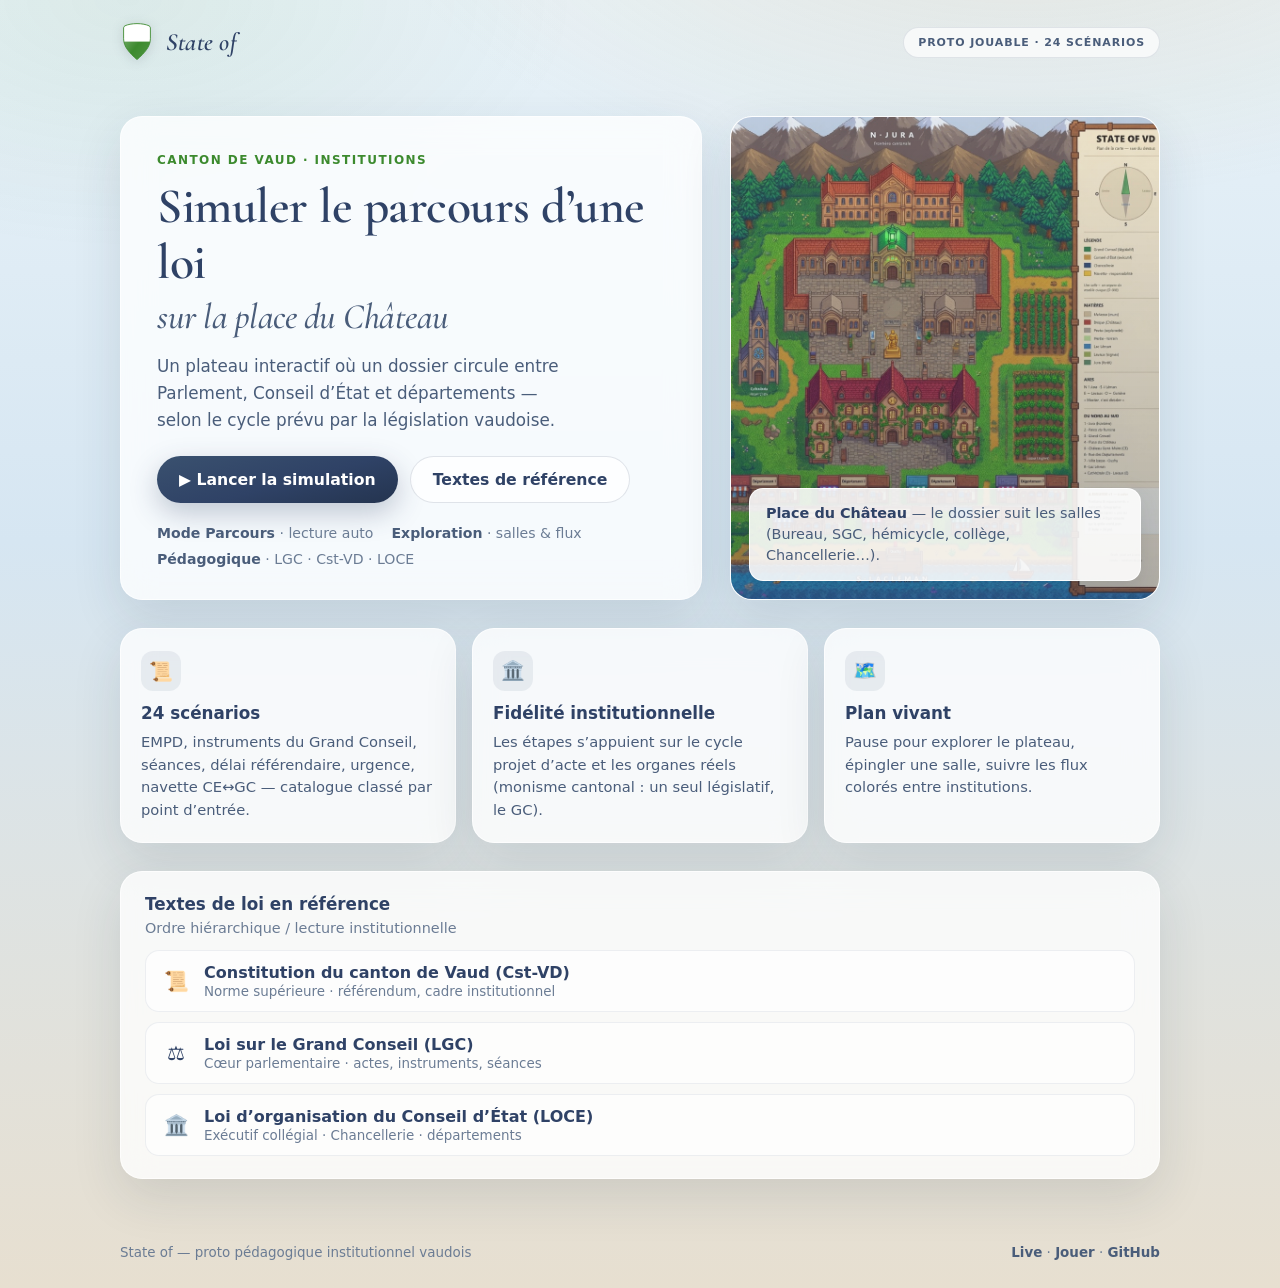
==== index.html @ db5c7429 "Initial public release: State of VD Civic process exploration game for Canton de Vaud (static HTML/J" ====
<!DOCTYPE html>
<html lang="fr">
<head>
  <meta charset="utf-8" />
  <meta name="viewport" content="width=device-width, initial-scale=1" />
  <title>State of — simulation institutionnelle vaudoise</title>
  <meta name="description" content="State of : simule le fonctionnement institutionnel du canton de Vaud selon la législation (LGC, Cst-VD, LOCE)." />
  <meta name="theme-color" content="#2f4266" />
  <link rel="icon" href="assets/blason-vaud.svg" type="image/svg+xml" />
  <link rel="preconnect" href="https://fonts.googleapis.com" />
  <link rel="preconnect" href="https://fonts.gstatic.com" crossorigin />
  <link href="https://fonts.googleapis.com/css2?family=Cormorant+Garamond:ital,wght@0,500;0,600;1,500;1,600&family=Segoe+UI:wght@400;600;700&display=swap" rel="stylesheet" />
  <style>
    :root {
      --ink: #2f4266;
      --ink-soft: #4a5d7a;
      --muted: #6b7c94;
      --sky: #d6e6f2;
      --sky-deep: #b8d0e4;
      --panel: rgba(255, 255, 255, 0.78);
      --green: #3c8a2e;
      --gold: #c9a45c;
      --molasse: #c4a574;
      --shadow: 0 18px 50px rgba(36, 48, 63, 0.12);
    }
    * { box-sizing: border-box; }
    html, body {
      margin: 0;
      min-height: 100%;
      font-family: "Segoe UI", system-ui, -apple-system, sans-serif;
      color: var(--ink);
      background:
        radial-gradient(1200px 600px at 80% -10%, rgba(201, 164, 92, 0.18), transparent 55%),
        radial-gradient(900px 500px at 10% 0%, rgba(60, 138, 46, 0.08), transparent 50%),
        linear-gradient(180deg, #e8f2f8 0%, var(--sky) 42%, #e7dfd0 100%);
    }
    body {
      display: flex;
      flex-direction: column;
      min-height: 100vh;
    }
    a { color: inherit; }
    .wrap {
      width: min(1040px, calc(100% - 40px));
      margin: 0 auto;
    }
    header.top {
      display: flex;
      align-items: center;
      justify-content: space-between;
      padding: 22px 0 8px;
      gap: 16px;
    }
    .brand {
      display: inline-flex;
      align-items: center;
      gap: 12px;
      text-decoration: none;
    }
    .brand em {
      font-family: "Cormorant Garamond", Georgia, serif;
      font-style: italic;
      font-weight: 600;
      font-size: 1.55rem;
      letter-spacing: 0.01em;
    }
    .brand img {
      width: 34px;
      height: 40px;
      display: block;
      filter: drop-shadow(0 2px 6px rgba(36, 48, 63, 0.15));
    }
    .pill {
      font-size: 11px;
      font-weight: 700;
      letter-spacing: 0.08em;
      text-transform: uppercase;
      color: var(--ink-soft);
      background: rgba(255,255,255,0.7);
      border: 1px solid rgba(47,66,102,0.12);
      border-radius: 999px;
      padding: 8px 14px;
      backdrop-filter: blur(10px);
    }

    main { flex: 1; padding: 28px 0 48px; }
    .hero {
      display: grid;
      grid-template-columns: 1.15fr 0.85fr;
      gap: 28px;
      align-items: stretch;
      margin-top: 18px;
    }
    @media (max-width: 860px) {
      .hero { grid-template-columns: 1fr; }
    }

    .card {
      background: var(--panel);
      border: 1px solid rgba(255,255,255,0.7);
      border-radius: 22px;
      box-shadow: var(--shadow);
      backdrop-filter: blur(16px) saturate(1.15);
      -webkit-backdrop-filter: blur(16px) saturate(1.15);
    }
    .hero-copy {
      padding: 36px 36px 32px;
    }
    .kicker {
      font-size: 12px;
      font-weight: 700;
      letter-spacing: 0.12em;
      text-transform: uppercase;
      color: var(--green);
      margin: 0 0 12px;
    }
    h1 {
      font-family: "Cormorant Garamond", Georgia, serif;
      font-weight: 600;
      font-size: clamp(2.1rem, 4.5vw, 3.1rem);
      line-height: 1.12;
      margin: 0 0 16px;
      letter-spacing: -0.01em;
    }
    h1 span {
      display: block;
      color: var(--ink-soft);
      font-style: italic;
      font-weight: 500;
      font-size: 0.72em;
      margin-top: 0.2em;
    }
    .lede {
      margin: 0 0 22px;
      font-size: 1.05rem;
      line-height: 1.6;
      color: var(--ink-soft);
      max-width: 38ch;
    }
    .actions {
      display: flex;
      flex-wrap: wrap;
      gap: 12px;
      margin-bottom: 22px;
    }
    .btn {
      display: inline-flex;
      align-items: center;
      justify-content: center;
      gap: 8px;
      text-decoration: none;
      border-radius: 999px;
      padding: 13px 22px;
      font-weight: 700;
      font-size: 0.98rem;
      transition: transform 0.15s ease, box-shadow 0.2s ease, background 0.2s ease;
    }
    .btn-primary {
      background: linear-gradient(165deg, #3a516f 0%, var(--ink) 55%, #24344f 100%);
      color: #fff;
      box-shadow: 0 10px 28px rgba(47, 66, 102, 0.28);
    }
    .btn-primary:hover {
      transform: translateY(-1px);
      box-shadow: 0 14px 34px rgba(47, 66, 102, 0.34);
    }
    .btn-ghost {
      background: rgba(255,255,255,0.72);
      color: var(--ink);
      border: 1px solid rgba(47,66,102,0.14);
    }
    .btn-ghost:hover { background: #fff; }
    .meta {
      display: flex;
      flex-wrap: wrap;
      gap: 10px 18px;
      font-size: 0.88rem;
      color: var(--muted);
    }
    .meta strong { color: var(--ink-soft); font-weight: 700; }

    .hero-visual {
      position: relative;
      min-height: 320px;
      overflow: hidden;
      padding: 0;
      display: flex;
      flex-direction: column;
      justify-content: flex-end;
    }
    .hero-visual .map {
      position: absolute;
      inset: 0;
      background:
        linear-gradient(180deg, rgba(214,230,242,0.15) 0%, rgba(47,66,102,0.35) 100%),
        url("design/da_cible_toits.jpg") center/cover no-repeat;
      filter: saturate(1.05);
    }
    .hero-visual .caption {
      position: relative;
      margin: 18px;
      padding: 14px 16px;
      border-radius: 14px;
      background: rgba(255,255,255,0.88);
      border: 1px solid rgba(255,255,255,0.9);
      box-shadow: 0 8px 24px rgba(36,48,63,0.12);
      font-size: 0.9rem;
      line-height: 1.45;
      color: var(--ink-soft);
    }
    .hero-visual .caption b { color: var(--ink); }

    .section {
      margin-top: 28px;
      display: grid;
      grid-template-columns: repeat(3, 1fr);
      gap: 16px;
    }
    @media (max-width: 860px) {
      .section { grid-template-columns: 1fr; }
    }
    .feature {
      padding: 22px 20px 20px;
    }
    .feature .ico {
      width: 40px;
      height: 40px;
      border-radius: 12px;
      display: grid;
      place-items: center;
      background: rgba(47,66,102,0.08);
      font-size: 1.2rem;
      margin-bottom: 12px;
    }
    .feature h2 {
      margin: 0 0 8px;
      font-size: 1.05rem;
      font-weight: 700;
    }
    .feature p {
      margin: 0;
      font-size: 0.92rem;
      line-height: 1.55;
      color: var(--ink-soft);
    }

    .laws {
      margin-top: 28px;
      padding: 22px 24px;
    }
    .laws h2 {
      margin: 0 0 6px;
      font-size: 1.05rem;
    }
    .laws .sub {
      margin: 0 0 14px;
      color: var(--muted);
      font-size: 0.9rem;
    }
    .laws ul {
      list-style: none;
      margin: 0;
      padding: 0;
      display: grid;
      gap: 10px;
    }
    .laws li a {
      display: flex;
      align-items: center;
      gap: 12px;
      text-decoration: none;
      padding: 12px 14px;
      border-radius: 14px;
      background: rgba(255,255,255,0.65);
      border: 1px solid rgba(47,66,102,0.08);
      transition: border-color 0.15s ease, background 0.15s ease;
    }
    .laws li a:hover {
      background: #fff;
      border-color: rgba(47,66,102,0.18);
    }
    .laws .emoji { font-size: 1.25rem; width: 1.6em; text-align: center; }
    .laws .law-title { font-weight: 700; }
    .laws .law-sub { display: block; font-size: 0.84rem; color: var(--muted); font-weight: 500; margin-top: 2px; }

    footer {
      padding: 18px 0 28px;
      color: var(--muted);
      font-size: 0.84rem;
    }
    footer .wrap {
      display: flex;
      flex-wrap: wrap;
      gap: 10px 18px;
      justify-content: space-between;
      align-items: center;
    }
    footer a { color: var(--ink-soft); font-weight: 600; text-decoration: none; }
    footer a:hover { text-decoration: underline; }
  </style>
</head>
<body>
  <div class="wrap">
    <header class="top">
      <a class="brand" href="./">
        <img src="assets/blason-vaud.svg" width="34" height="40" alt="" />
        <em>State of</em>
      </a>
      <span class="pill">Proto jouable · 24 scénarios</span>
    </header>
  </div>

  <main>
    <div class="wrap">
      <section class="hero">
        <div class="card hero-copy">
          <p class="kicker">Canton de Vaud · institutions</p>
          <h1>
            Simuler le parcours d’une loi
            <span>sur la place du Château</span>
          </h1>
          <p class="lede">
            Un plateau interactif où un dossier circule entre Parlement, Conseil d’État
            et départements — selon le cycle prévu par la législation vaudoise.
          </p>
          <div class="actions">
            <a class="btn btn-primary" href="play.html">▶ Lancer la simulation</a>
            <a class="btn btn-ghost" href="#lois">Textes de référence</a>
          </div>
          <div class="meta">
            <span><strong>Mode Parcours</strong> · lecture auto</span>
            <span><strong>Exploration</strong> · salles & flux</span>
            <span><strong>Pédagogique</strong> · LGC · Cst-VD · LOCE</span>
          </div>
        </div>

        <div class="card hero-visual" aria-hidden="true">
          <div class="map"></div>
          <div class="caption">
            <b>Place du Château</b> — le dossier suit les salles
            (Bureau, SGC, hémicycle, collège, Chancellerie…).
          </div>
        </div>
      </section>

      <section class="section" aria-label="Fonctionnalités">
        <article class="card feature">
          <div class="ico">📜</div>
          <h2>24 scénarios</h2>
          <p>
            EMPD, instruments du Grand Conseil, séances, délai référendaire,
            urgence, navette CE↔GC — catalogue classé par point d’entrée.
          </p>
        </article>
        <article class="card feature">
          <div class="ico">🏛️</div>
          <h2>Fidélité institutionnelle</h2>
          <p>
            Les étapes s’appuient sur le cycle projet d’acte et les organes réels
            (monisme cantonal : un seul législatif, le GC).
          </p>
        </article>
        <article class="card feature">
          <div class="ico">🗺️</div>
          <h2>Plan vivant</h2>
          <p>
            Pause pour explorer le plateau, épingler une salle, suivre les flux
            colorés entre institutions.
          </p>
        </article>
      </section>

      <section class="card laws" id="lois">
        <h2>Textes de loi en référence</h2>
        <p class="sub">Ordre hiérarchique / lecture institutionnelle</p>
        <ul>
          <li>
            <a href="https://www.lexfind.ch/tolv/230660/fr" target="_blank" rel="noopener noreferrer">
              <span class="emoji" aria-hidden="true">📜</span>
              <span>
                <span class="law-title">Constitution du canton de Vaud (Cst-VD)</span>
                <span class="law-sub">Norme supérieure · référendum, cadre institutionnel</span>
              </span>
            </a>
          </li>
          <li>
            <a href="https://www.lexfind.ch/tolv/232876/fr" target="_blank" rel="noopener noreferrer">
              <span class="emoji" aria-hidden="true">⚖️</span>
              <span>
                <span class="law-title">Loi sur le Grand Conseil (LGC)</span>
                <span class="law-sub">Cœur parlementaire · actes, instruments, séances</span>
              </span>
            </a>
          </li>
          <li>
            <a href="https://www.lexfind.ch/tolv/212781/fr" target="_blank" rel="noopener noreferrer">
              <span class="emoji" aria-hidden="true">🏛️</span>
              <span>
                <span class="law-title">Loi d’organisation du Conseil d’État (LOCE)</span>
                <span class="law-sub">Exécutif collégial · Chancellerie · départements</span>
              </span>
            </a>
          </li>
        </ul>
      </section>
    </div>
  </main>

  <footer>
    <div class="wrap">
      <span>State of — proto pédagogique institutionnel vaudois</span>
      <span>
        <a href="https://ami2bal.github.io/stateofvd/">Live</a>
        ·
        <a href="play.html">Jouer</a>
        ·
        <a href="https://github.com/ami2bal/stateofvd">GitHub</a>
      </span>
    </div>
  </footer>
</body>
</html>
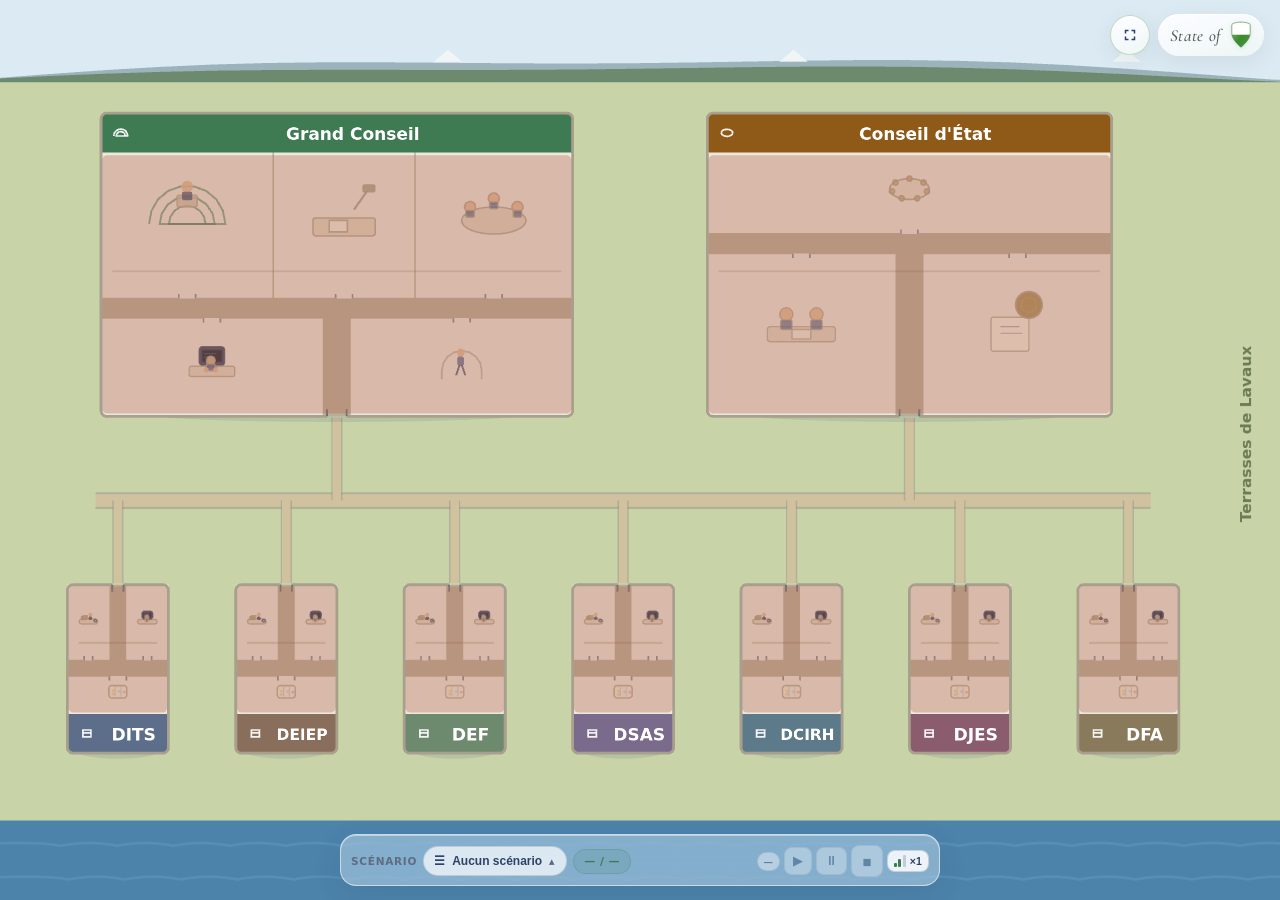
==== commit 8ad6cab3: "feat: serve simulator at site root Replace marketing landing with the game shell on index.html. Keep" ====
--- a/index.html
+++ b/index.html
@@ -3,420 +3,60 @@
 <head>
   <meta charset="utf-8" />
   <meta name="viewport" content="width=device-width, initial-scale=1" />
-  <title>State of — simulation institutionnelle vaudoise</title>
-  <meta name="description" content="State of : simule le fonctionnement institutionnel du canton de Vaud selon la législation (LGC, Cst-VD, LOCE)." />
-  <meta name="theme-color" content="#2f4266" />
+  <!-- Anti-cache dev : la page ne se met pas en cache (compléter avec serve.py pour les modules JS) -->
+  <meta http-equiv="Cache-Control" content="no-store, no-cache, must-revalidate, max-age=0" />
+  <meta http-equiv="Pragma" content="no-cache" />
+  <meta http-equiv="Expires" content="0" />
+  <title>State of — Place du Château</title>
   <link rel="icon" href="assets/blason-vaud.svg" type="image/svg+xml" />
+  <link rel="stylesheet" href="style.css?v=20260712-brand-icon" />
   <link rel="preconnect" href="https://fonts.googleapis.com" />
   <link rel="preconnect" href="https://fonts.gstatic.com" crossorigin />
-  <link href="https://fonts.googleapis.com/css2?family=Cormorant+Garamond:ital,wght@0,500;0,600;1,500;1,600&family=Segoe+UI:wght@400;600;700&display=swap" rel="stylesheet" />
-  <style>
-    :root {
-      --ink: #2f4266;
-      --ink-soft: #4a5d7a;
-      --muted: #6b7c94;
-      --sky: #d6e6f2;
-      --sky-deep: #b8d0e4;
-      --panel: rgba(255, 255, 255, 0.78);
-      --green: #3c8a2e;
-      --gold: #c9a45c;
-      --molasse: #c4a574;
-      --shadow: 0 18px 50px rgba(36, 48, 63, 0.12);
-    }
-    * { box-sizing: border-box; }
-    html, body {
-      margin: 0;
-      min-height: 100%;
-      font-family: "Segoe UI", system-ui, -apple-system, sans-serif;
-      color: var(--ink);
-      background:
-        radial-gradient(1200px 600px at 80% -10%, rgba(201, 164, 92, 0.18), transparent 55%),
-        radial-gradient(900px 500px at 10% 0%, rgba(60, 138, 46, 0.08), transparent 50%),
-        linear-gradient(180deg, #e8f2f8 0%, var(--sky) 42%, #e7dfd0 100%);
-    }
-    body {
-      display: flex;
-      flex-direction: column;
-      min-height: 100vh;
-    }
-    a { color: inherit; }
-    .wrap {
-      width: min(1040px, calc(100% - 40px));
-      margin: 0 auto;
-    }
-    header.top {
-      display: flex;
-      align-items: center;
-      justify-content: space-between;
-      padding: 22px 0 8px;
-      gap: 16px;
-    }
-    .brand {
-      display: inline-flex;
-      align-items: center;
-      gap: 12px;
-      text-decoration: none;
-    }
-    .brand em {
-      font-family: "Cormorant Garamond", Georgia, serif;
-      font-style: italic;
-      font-weight: 600;
-      font-size: 1.55rem;
-      letter-spacing: 0.01em;
-    }
-    .brand img {
-      width: 34px;
-      height: 40px;
-      display: block;
-      filter: drop-shadow(0 2px 6px rgba(36, 48, 63, 0.15));
-    }
-    .pill {
-      font-size: 11px;
-      font-weight: 700;
-      letter-spacing: 0.08em;
-      text-transform: uppercase;
-      color: var(--ink-soft);
-      background: rgba(255,255,255,0.7);
-      border: 1px solid rgba(47,66,102,0.12);
-      border-radius: 999px;
-      padding: 8px 14px;
-      backdrop-filter: blur(10px);
-    }
+  <link href="https://fonts.googleapis.com/css2?family=Cormorant+Garamond:ital,wght@0,500;0,600;1,500;1,600&display=swap" rel="stylesheet" />
+</head>
+<body data-mode="game">
+  <!--
+    #sovd-root = shell plein écran (local + embed iframe).
+    requestFullscreen cible ce nœud pour que le jeu occupe tout l'écran.
+  -->
+  <div id="sovd-root" class="sovd-root">
+    <div id="game-host">
+      <canvas id="game"></canvas>
+    </div>
 
-    main { flex: 1; padding: 28px 0 48px; }
-    .hero {
-      display: grid;
-      grid-template-columns: 1.15fr 0.85fr;
-      gap: 28px;
-      align-items: stretch;
-      margin-top: 18px;
-    }
-    @media (max-width: 860px) {
-      .hero { grid-template-columns: 1fr; }
-    }
+    <!-- Chrome haut-droite : plein écran puis logo State of -->
+    <div id="sovd-chrome" role="group" aria-label="State of">
+      <button
+        type="button"
+        id="sovd-fs"
+        class="sovd-fs-btn"
+        title="Plein écran"
+        aria-label="Plein écran"
+        aria-pressed="false"
+      >
+        <svg class="sovd-fs-ico sovd-fs-ico--enter" viewBox="0 0 24 24" width="18" height="18" aria-hidden="true">
+          <path fill="currentColor" d="M7 14H5v5h5v-2H7v-3zm-2-4h2V7h3V5H5v5zm12 7h-3v2h5v-5h-2v3zM14 5v2h3v3h2V5h-5z"/>
+        </svg>
+        <svg class="sovd-fs-ico sovd-fs-ico--exit" viewBox="0 0 24 24" width="18" height="18" aria-hidden="true" hidden>
+          <path fill="currentColor" d="M5 16h3v3h2v-5H5v2zm3-8H5v2h5V5H8v3zm6 11h2v-3h3v-2h-5v5zm2-11V5h-2v5h5V8h-3z"/>
+        </svg>
+      </button>
+      <div id="sovd-brand" role="banner" title="State of" aria-label="State of — Canton de Vaud">
+        <span class="sovd-brand__text">
+          <em>State of</em>
+          <span class="sovd-brand__mark" aria-hidden="true" title="VD">
+            <img src="assets/blason-vaud.svg?v=20260712-halfsplit" width="30" height="36" alt="" draggable="false" />
+          </span>
+        </span>
+        <span class="sovd-brand__sheen" aria-hidden="true"></span>
+      </div>
+    </div>
 
-    .card {
-      background: var(--panel);
-      border: 1px solid rgba(255,255,255,0.7);
-      border-radius: 22px;
-      box-shadow: var(--shadow);
-      backdrop-filter: blur(16px) saturate(1.15);
-      -webkit-backdrop-filter: blur(16px) saturate(1.15);
-    }
-    .hero-copy {
-      padding: 36px 36px 32px;
-    }
-    .kicker {
-      font-size: 12px;
-      font-weight: 700;
-      letter-spacing: 0.12em;
-      text-transform: uppercase;
-      color: var(--green);
-      margin: 0 0 12px;
-    }
-    h1 {
-      font-family: "Cormorant Garamond", Georgia, serif;
-      font-weight: 600;
-      font-size: clamp(2.1rem, 4.5vw, 3.1rem);
-      line-height: 1.12;
-      margin: 0 0 16px;
-      letter-spacing: -0.01em;
-    }
-    h1 span {
-      display: block;
-      color: var(--ink-soft);
-      font-style: italic;
-      font-weight: 500;
-      font-size: 0.72em;
-      margin-top: 0.2em;
-    }
-    .lede {
-      margin: 0 0 22px;
-      font-size: 1.05rem;
-      line-height: 1.6;
-      color: var(--ink-soft);
-      max-width: 38ch;
-    }
-    .actions {
-      display: flex;
-      flex-wrap: wrap;
-      gap: 12px;
-      margin-bottom: 22px;
-    }
-    .btn {
-      display: inline-flex;
-      align-items: center;
-      justify-content: center;
-      gap: 8px;
-      text-decoration: none;
-      border-radius: 999px;
-      padding: 13px 22px;
-      font-weight: 700;
-      font-size: 0.98rem;
-      transition: transform 0.15s ease, box-shadow 0.2s ease, background 0.2s ease;
-    }
-    .btn-primary {
-      background: linear-gradient(165deg, #3a516f 0%, var(--ink) 55%, #24344f 100%);
-      color: #fff;
-      box-shadow: 0 10px 28px rgba(47, 66, 102, 0.28);
-    }
-    .btn-primary:hover {
-      transform: translateY(-1px);
-      box-shadow: 0 14px 34px rgba(47, 66, 102, 0.34);
-    }
-    .btn-ghost {
-      background: rgba(255,255,255,0.72);
-      color: var(--ink);
-      border: 1px solid rgba(47,66,102,0.14);
-    }
-    .btn-ghost:hover { background: #fff; }
-    .meta {
-      display: flex;
-      flex-wrap: wrap;
-      gap: 10px 18px;
-      font-size: 0.88rem;
-      color: var(--muted);
-    }
-    .meta strong { color: var(--ink-soft); font-weight: 700; }
-
-    .hero-visual {
-      position: relative;
-      min-height: 320px;
-      overflow: hidden;
-      padding: 0;
-      display: flex;
-      flex-direction: column;
-      justify-content: flex-end;
-    }
-    .hero-visual .map {
-      position: absolute;
-      inset: 0;
-      background:
-        linear-gradient(180deg, rgba(214,230,242,0.15) 0%, rgba(47,66,102,0.35) 100%),
-        url("design/da_cible_toits.jpg") center/cover no-repeat;
-      filter: saturate(1.05);
-    }
-    .hero-visual .caption {
-      position: relative;
-      margin: 18px;
-      padding: 14px 16px;
-      border-radius: 14px;
-      background: rgba(255,255,255,0.88);
-      border: 1px solid rgba(255,255,255,0.9);
-      box-shadow: 0 8px 24px rgba(36,48,63,0.12);
-      font-size: 0.9rem;
-      line-height: 1.45;
-      color: var(--ink-soft);
-    }
-    .hero-visual .caption b { color: var(--ink); }
-
-    .section {
-      margin-top: 28px;
-      display: grid;
-      grid-template-columns: repeat(3, 1fr);
-      gap: 16px;
-    }
-    @media (max-width: 860px) {
-      .section { grid-template-columns: 1fr; }
-    }
-    .feature {
-      padding: 22px 20px 20px;
-    }
-    .feature .ico {
-      width: 40px;
-      height: 40px;
-      border-radius: 12px;
-      display: grid;
-      place-items: center;
-      background: rgba(47,66,102,0.08);
-      font-size: 1.2rem;
-      margin-bottom: 12px;
-    }
-    .feature h2 {
-      margin: 0 0 8px;
-      font-size: 1.05rem;
-      font-weight: 700;
-    }
-    .feature p {
-      margin: 0;
-      font-size: 0.92rem;
-      line-height: 1.55;
-      color: var(--ink-soft);
-    }
-
-    .laws {
-      margin-top: 28px;
-      padding: 22px 24px;
-    }
-    .laws h2 {
-      margin: 0 0 6px;
-      font-size: 1.05rem;
-    }
-    .laws .sub {
-      margin: 0 0 14px;
-      color: var(--muted);
-      font-size: 0.9rem;
-    }
-    .laws ul {
-      list-style: none;
-      margin: 0;
-      padding: 0;
-      display: grid;
-      gap: 10px;
-    }
-    .laws li a {
-      display: flex;
-      align-items: center;
-      gap: 12px;
-      text-decoration: none;
-      padding: 12px 14px;
-      border-radius: 14px;
-      background: rgba(255,255,255,0.65);
-      border: 1px solid rgba(47,66,102,0.08);
-      transition: border-color 0.15s ease, background 0.15s ease;
-    }
-    .laws li a:hover {
-      background: #fff;
-      border-color: rgba(47,66,102,0.18);
-    }
-    .laws .emoji { font-size: 1.25rem; width: 1.6em; text-align: center; }
-    .laws .law-title { font-weight: 700; }
-    .laws .law-sub { display: block; font-size: 0.84rem; color: var(--muted); font-weight: 500; margin-top: 2px; }
-
-    footer {
-      padding: 18px 0 28px;
-      color: var(--muted);
-      font-size: 0.84rem;
-    }
-    footer .wrap {
-      display: flex;
-      flex-wrap: wrap;
-      gap: 10px 18px;
-      justify-content: space-between;
-      align-items: center;
-    }
-    footer a { color: var(--ink-soft); font-weight: 600; text-decoration: none; }
-    footer a:hover { text-decoration: underline; }
-  </style>
-</head>
-<body>
-  <div class="wrap">
-    <header class="top">
-      <a class="brand" href="./">
-        <img src="assets/blason-vaud.svg" width="34" height="40" alt="" />
-        <em>State of</em>
-      </a>
-      <span class="pill">Proto jouable · 24 scénarios</span>
-    </header>
+    <div id="flow-hud" hidden></div>
   </div>
 
-  <main>
-    <div class="wrap">
-      <section class="hero">
-        <div class="card hero-copy">
-          <p class="kicker">Canton de Vaud · institutions</p>
-          <h1>
-            Simuler le parcours d’une loi
-            <span>sur la place du Château</span>
-          </h1>
-          <p class="lede">
-            Un plateau interactif où un dossier circule entre Parlement, Conseil d’État
-            et départements — selon le cycle prévu par la législation vaudoise.
-          </p>
-          <div class="actions">
-            <a class="btn btn-primary" href="play.html">▶ Lancer la simulation</a>
-            <a class="btn btn-ghost" href="#lois">Textes de référence</a>
-          </div>
-          <div class="meta">
-            <span><strong>Mode Parcours</strong> · lecture auto</span>
-            <span><strong>Exploration</strong> · salles & flux</span>
-            <span><strong>Pédagogique</strong> · LGC · Cst-VD · LOCE</span>
-          </div>
-        </div>
-
-        <div class="card hero-visual" aria-hidden="true">
-          <div class="map"></div>
-          <div class="caption">
-            <b>Place du Château</b> — le dossier suit les salles
-            (Bureau, SGC, hémicycle, collège, Chancellerie…).
-          </div>
-        </div>
-      </section>
-
-      <section class="section" aria-label="Fonctionnalités">
-        <article class="card feature">
-          <div class="ico">📜</div>
-          <h2>24 scénarios</h2>
-          <p>
-            EMPD, instruments du Grand Conseil, séances, délai référendaire,
-            urgence, navette CE↔GC — catalogue classé par point d’entrée.
-          </p>
-        </article>
-        <article class="card feature">
-          <div class="ico">🏛️</div>
-          <h2>Fidélité institutionnelle</h2>
-          <p>
-            Les étapes s’appuient sur le cycle projet d’acte et les organes réels
-            (monisme cantonal : un seul législatif, le GC).
-          </p>
-        </article>
-        <article class="card feature">
-          <div class="ico">🗺️</div>
-          <h2>Plan vivant</h2>
-          <p>
-            Pause pour explorer le plateau, épingler une salle, suivre les flux
-            colorés entre institutions.
-          </p>
-        </article>
-      </section>
-
-      <section class="card laws" id="lois">
-        <h2>Textes de loi en référence</h2>
-        <p class="sub">Ordre hiérarchique / lecture institutionnelle</p>
-        <ul>
-          <li>
-            <a href="https://www.lexfind.ch/tolv/230660/fr" target="_blank" rel="noopener noreferrer">
-              <span class="emoji" aria-hidden="true">📜</span>
-              <span>
-                <span class="law-title">Constitution du canton de Vaud (Cst-VD)</span>
-                <span class="law-sub">Norme supérieure · référendum, cadre institutionnel</span>
-              </span>
-            </a>
-          </li>
-          <li>
-            <a href="https://www.lexfind.ch/tolv/232876/fr" target="_blank" rel="noopener noreferrer">
-              <span class="emoji" aria-hidden="true">⚖️</span>
-              <span>
-                <span class="law-title">Loi sur le Grand Conseil (LGC)</span>
-                <span class="law-sub">Cœur parlementaire · actes, instruments, séances</span>
-              </span>
-            </a>
-          </li>
-          <li>
-            <a href="https://www.lexfind.ch/tolv/212781/fr" target="_blank" rel="noopener noreferrer">
-              <span class="emoji" aria-hidden="true">🏛️</span>
-              <span>
-                <span class="law-title">Loi d’organisation du Conseil d’État (LOCE)</span>
-                <span class="law-sub">Exécutif collégial · Chancellerie · départements</span>
-              </span>
-            </a>
-          </li>
-        </ul>
-      </section>
-    </div>
-  </main>
-
-  <footer>
-    <div class="wrap">
-      <span>State of — proto pédagogique institutionnel vaudois</span>
-      <span>
-        <a href="https://ami2bal.github.io/stateofvd/">Live</a>
-        ·
-        <a href="play.html">Jouer</a>
-        ·
-        <a href="https://github.com/ami2bal/stateofvd">GitHub</a>
-      </span>
-    </div>
-  </footer>
+  <!-- Standalone (GitHub / ce dossier) : vendor/ · Monorepo SIEL : scripts/jobs/vendor/ aussi OK via copy -->
+  <script src="vendor/pixi.min.js"></script>
+  <script type="module" src="app.js?v=20260713-home"></script>
 </body>
 </html>
--- a/style.css
+++ b/style.css
@@ -0,0 +1,428 @@
+/* State of VD — full-bleed canvas + light glass HUD */
+html,
+body {
+  margin: 0;
+  height: 100%;
+  overflow: hidden;
+  font-family: "Segoe UI", Helvetica, Arial, sans-serif;
+  background: #d6e6f2;
+  color: #2f4266;
+}
+
+/* Shell local + embed iframe (macro HTML hôte) */
+.sovd-root,
+#sovd-root {
+  position: relative;
+  width: 100%;
+  height: 100%;
+  min-height: 100%;
+  overflow: hidden;
+  background: #d6e6f2;
+  isolation: isolate;
+}
+/* Embed iframe : hauteur fixe (le body hôte n'est pas 100vh) */
+.sovd-root.sovd-embed,
+#sovd-root.sovd-embed {
+  height: min(900px, 92vh);
+  min-height: 640px;
+  max-height: 92vh;
+  border-radius: 10px;
+  border: 1px solid rgba(47, 66, 102, 0.12);
+  box-shadow: 0 2px 12px rgba(36, 48, 63, 0.08);
+}
+#sovd-root:fullscreen,
+#sovd-root:-webkit-full-screen,
+.sovd-root:fullscreen,
+.sovd-root:-webkit-full-screen,
+#sovd-root.is-fs-fake {
+  width: 100vw !important;
+  height: 100vh !important;
+  max-height: none !important;
+  min-height: 0 !important;
+  border: none !important;
+  border-radius: 0 !important;
+  box-shadow: none !important;
+  z-index: 99999;
+  background: #d6e6f2;
+}
+
+#game-host {
+  position: absolute;
+  inset: 0;
+  width: 100%;
+  height: 100%;
+  overflow: hidden;
+}
+
+/* ── Chrome haut-droite : plein écran + brand ── */
+#sovd-chrome {
+  position: absolute;
+  top: 14px;
+  right: 16px;
+  z-index: 30;
+  display: inline-flex;
+  align-items: center;
+  gap: 8px;
+  pointer-events: none;
+}
+#sovd-chrome > * {
+  pointer-events: auto;
+}
+
+/* Bouton plein écran — juste avant le logo */
+.sovd-fs-btn {
+  --vd-green: #3c8a2e;
+  --vd-ink: #2f4266;
+  display: inline-flex;
+  align-items: center;
+  justify-content: center;
+  width: 40px;
+  height: 40px;
+  padding: 0;
+  border-radius: 999px;
+  border: 1px solid rgba(60, 138, 46, 0.28);
+  background: linear-gradient(
+    160deg,
+    rgba(255, 255, 255, 0.92) 0%,
+    rgba(255, 255, 255, 0.78) 50%,
+    rgba(244, 250, 244, 0.72) 100%
+  );
+  color: var(--vd-ink);
+  cursor: pointer;
+  box-shadow:
+    0 6px 22px rgba(36, 48, 63, 0.08),
+    inset 0 1px 0 rgba(255, 255, 255, 0.95);
+  backdrop-filter: blur(12px) saturate(1.1);
+  -webkit-backdrop-filter: blur(12px) saturate(1.1);
+  transition: border-color 0.25s ease, box-shadow 0.25s ease, transform 0.25s ease,
+    color 0.2s ease, background 0.25s ease;
+}
+.sovd-fs-btn:hover {
+  border-color: rgba(60, 138, 46, 0.5);
+  color: var(--vd-green);
+  box-shadow:
+    0 8px 28px rgba(36, 48, 63, 0.11),
+    0 0 0 1px rgba(60, 138, 46, 0.12);
+  transform: translateY(-0.5px);
+}
+.sovd-fs-btn:focus-visible {
+  outline: 2px solid #3c8a2e;
+  outline-offset: 2px;
+}
+.sovd-fs-btn[aria-pressed="true"] {
+  background: #2f4266;
+  color: #fff;
+  border-color: #2f4266;
+}
+.sovd-fs-btn .sovd-fs-ico {
+  display: block;
+}
+.sovd-fs-btn[aria-pressed="true"] .sovd-fs-ico--enter {
+  display: none;
+}
+.sovd-fs-btn[aria-pressed="true"] .sovd-fs-ico--exit {
+  display: block !important;
+}
+.sovd-fs-btn[aria-pressed="false"] .sovd-fs-ico--exit {
+  display: none !important;
+}
+
+/* ── Brand mark — « State of » + écu VD (sans bordure) ── */
+#sovd-brand {
+  --vd-green: #3c8a2e;
+  --vd-green-deep: #2f7a24;
+  --vd-ink: #2f4266;
+  --vd-white: #ffffff;
+  position: relative;
+  top: auto;
+  right: auto;
+  z-index: 30;
+  display: inline-flex;
+  align-items: center;
+  gap: 0;
+  padding: 5px 10px 5px 12px;
+  text-decoration: none;
+  color: var(--vd-ink);
+  border-radius: 999px;
+  background: linear-gradient(
+    160deg,
+    rgba(255, 255, 255, 0.9) 0%,
+    rgba(255, 255, 255, 0.76) 45%,
+    rgba(244, 250, 244, 0.7) 100%
+  );
+  border: none;
+  box-shadow:
+    0 6px 22px rgba(36, 48, 63, 0.08),
+    inset 0 1px 0 rgba(255, 255, 255, 0.95);
+  backdrop-filter: blur(12px) saturate(1.1);
+  -webkit-backdrop-filter: blur(12px) saturate(1.1);
+  overflow: hidden;
+  isolation: isolate;
+  cursor: default;
+  pointer-events: auto;
+  user-select: none;
+  transition:
+    box-shadow 0.35s ease,
+    transform 0.35s cubic-bezier(0.22, 1, 0.36, 1);
+}
+
+#sovd-brand:hover {
+  box-shadow:
+    0 8px 28px rgba(36, 48, 63, 0.11),
+    inset 0 1px 0 rgba(255, 255, 255, 1);
+  transform: translateY(-0.5px);
+}
+
+#sovd-brand .sovd-brand__text {
+  display: inline-flex;
+  align-items: center;
+  gap: 7px;
+  font-family: "Cormorant Garamond", "Palatino Linotype", Palatino, "Book Antiqua",
+    Georgia, serif;
+  font-size: 17px;
+  font-weight: 500;
+  letter-spacing: 0.04em;
+  line-height: 1;
+  white-space: nowrap;
+  color: var(--vd-ink);
+}
+
+#sovd-brand .sovd-brand__text em {
+  font-style: italic;
+  font-weight: 500;
+  color: #3a4a3c;
+  opacity: 0.9;
+}
+
+/* Écu = le « VD » (remplace le texte fort) */
+#sovd-brand .sovd-brand__mark {
+  display: flex;
+  flex-shrink: 0;
+  width: 26px;
+  height: 32px;
+  align-items: center;
+  justify-content: center;
+  background: transparent;
+  border: none;
+  border-radius: 0;
+  box-shadow: none;
+  transition: transform 0.35s ease;
+}
+
+#sovd-brand .sovd-brand__mark img {
+  width: 22px;
+  height: 28px;
+  display: block;
+  object-fit: contain;
+  filter: drop-shadow(0 1px 2px rgba(47, 66, 102, 0.12));
+}
+
+#sovd-brand:hover .sovd-brand__mark {
+  transform: scale(1.06);
+}
+
+/* Reflet chic — balayage de lumière au survol */
+#sovd-brand .sovd-brand__sheen {
+  position: absolute;
+  inset: -40% -60%;
+  background: linear-gradient(
+    105deg,
+    transparent 38%,
+    rgba(255, 255, 255, 0) 42%,
+    rgba(255, 255, 255, 0.55) 48%,
+    rgba(255, 255, 255, 0.18) 52%,
+    transparent 58%
+  );
+  transform: translateX(-45%) rotate(8deg);
+  opacity: 0;
+  pointer-events: none;
+  transition: opacity 0.2s ease;
+  z-index: 2;
+}
+
+#sovd-brand:hover .sovd-brand__sheen {
+  opacity: 1;
+  animation: sovd-brand-sheen 1.05s cubic-bezier(0.22, 1, 0.36, 1) 1;
+}
+
+@keyframes sovd-brand-sheen {
+  0% {
+    transform: translateX(-55%) rotate(8deg);
+  }
+  100% {
+    transform: translateX(55%) rotate(8deg);
+  }
+}
+
+@media (prefers-reduced-motion: reduce) {
+  #sovd-brand,
+  #sovd-brand .sovd-brand__mark,
+  #sovd-brand .sovd-brand__sheen {
+    transition: none;
+    animation: none !important;
+  }
+  #sovd-brand:hover .sovd-brand__sheen {
+    opacity: 0.25;
+    transform: none;
+  }
+}
+
+#game {
+  display: block;
+  width: 100%;
+  height: 100%;
+  touch-action: none;
+}
+
+/* TASK-097 K13: legacy #hud (clock + speed) removed — superseded by Mode Parcours */
+#hud,
+#hud-clock {
+  display: none !important;
+}
+
+/* TASK-095 #3: #fiche recap removed (inspector handles info) */
+#fiche {
+  display: none !important;
+}
+
+#qa-panel {
+  position: fixed;
+  right: 12px;
+  bottom: 12px;
+  z-index: 12;
+  width: min(420px, calc(100vw - 24px));
+  max-height: 42vh;
+  overflow: auto;
+  padding: 10px 12px;
+  border-radius: 12px;
+  background: rgba(20, 28, 40, 0.88);
+  color: #e8eef6;
+  font-family: ui-monospace, Consolas, monospace;
+  font-size: 11px;
+  border: 1px solid rgba(255, 255, 255, 0.08);
+}
+
+#qa-panel h2 {
+  margin: 0 0 6px;
+  font-size: 12px;
+  letter-spacing: 0.06em;
+  text-transform: uppercase;
+  color: #9db0c8;
+  font-weight: 700;
+}
+
+#qa-out {
+  margin: 0;
+  white-space: pre-wrap;
+  word-break: break-word;
+}
+
+/* TASK-095 #5: bottom help strip removed */
+
+#flow-hud {
+  /* Mode Parcours = barre bas (détail glasso dans scenario-panel injecté) */
+  position: fixed;
+  left: 50%;
+  right: auto;
+  top: auto;
+  bottom: 14px;
+  transform: translateX(-50%);
+  z-index: 22;
+  width: min(960px, calc(100vw - 28px));
+  padding: 10px 12px 8px;
+  border-radius: 16px;
+  background: rgba(255, 255, 255, 0.34);
+  backdrop-filter: blur(18px) saturate(1.2);
+  -webkit-backdrop-filter: blur(18px) saturate(1.2);
+  border: 1px solid rgba(255, 255, 255, 0.55);
+  box-shadow:
+    0 10px 36px rgba(36, 48, 63, 0.12),
+    inset 0 1px 0 rgba(255, 255, 255, 0.45);
+  font-size: 13px;
+  color: #2f4266;
+  pointer-events: auto;
+}
+
+#flow-hud[hidden] {
+  display: none !important;
+}
+
+#flow-hud .flow-title {
+  font-weight: 700;
+  font-size: 15px;
+  margin-bottom: 6px;
+}
+
+#flow-hud .flow-obj {
+  font-size: 12.5px;
+  margin-bottom: 6px;
+  color: #3e7a52;
+  font-weight: 600;
+}
+
+#flow-hud .flow-next {
+  font-size: 12.5px;
+  margin-bottom: 8px;
+  line-height: 1.4;
+}
+
+#flow-hud .flow-clock {
+  font-variant-numeric: tabular-nums;
+  font-size: 12px;
+  color: #5e6c84;
+  margin-bottom: 10px;
+}
+
+#flow-hud .flow-actions {
+  display: flex;
+  flex-wrap: wrap;
+  gap: 6px;
+  margin-bottom: 8px;
+}
+
+#flow-hud .flow-btn {
+  border: 1px solid rgba(47, 66, 102, 0.2);
+  background: #2f4266;
+  color: #fff;
+  border-radius: 8px;
+  padding: 7px 12px;
+  font-size: 12px;
+  font-weight: 600;
+  cursor: pointer;
+}
+
+#flow-hud .flow-btn.secondary {
+  background: rgba(255, 255, 255, 0.9);
+  color: #2f4266;
+}
+
+#flow-hud .flow-btn:disabled {
+  opacity: 0.45;
+  cursor: default;
+}
+
+#flow-hud .flow-stamp {
+  display: inline-block;
+  font-weight: 800;
+  letter-spacing: 0.04em;
+  font-size: 12px;
+  padding: 4px 10px;
+  border-radius: 6px;
+  margin-bottom: 6px;
+}
+
+#flow-hud .flow-stamp.ok {
+  background: #e6f4ea;
+  color: #1e6b3a;
+}
+
+#flow-hud .flow-stamp.ko {
+  background: #fdecea;
+  color: #8a2b22;
+}
+
+#flow-hud .flow-lesson {
+  font-size: 12px;
+  line-height: 1.45;
+  color: #42526e;
+}
